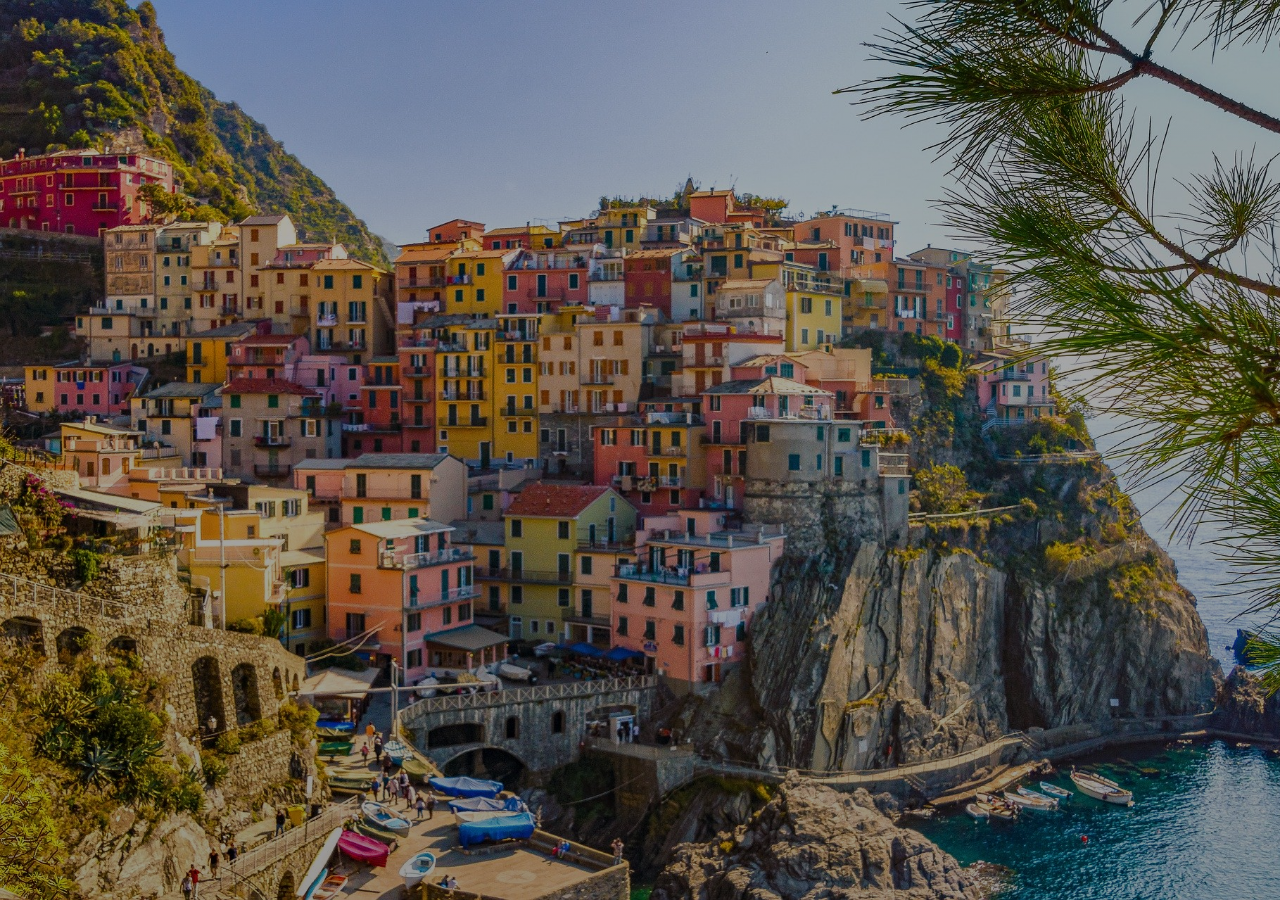
==== index.html @ 62f4ff70 "Auto-generated commit" ====
<!doctype html>
<html lang="en">
<head>
  <meta charset="utf-8">
  <title>Vocabbolario</title>
  <base href="https://Mapa0.github.io/">  <meta name="viewport" content="width=device-width, initial-scale=1">
  <link rel="icon" type="image/x-icon" href="favicon.ico">
<link rel="stylesheet" href="styles.75b569c51e9241c8e509.css"></head>
<body>
  <div class="fundo">
    <app-root></app-root>
  </div>

<script src="runtime-es2015.1eba213af0b233498d9d.js" type="module"></script><script src="runtime-es5.1eba213af0b233498d9d.js" nomodule defer></script><script src="polyfills-es5.9e286f6d9247438cbb02.js" nomodule defer></script><script src="polyfills-es2015.690002c25ea8557bb4b0.js" type="module"></script><script src="main-es2015.0279a9d8467a2ba6b669.js" type="module"></script><script src="main-es5.0279a9d8467a2ba6b669.js" nomodule defer></script></body>
</html>
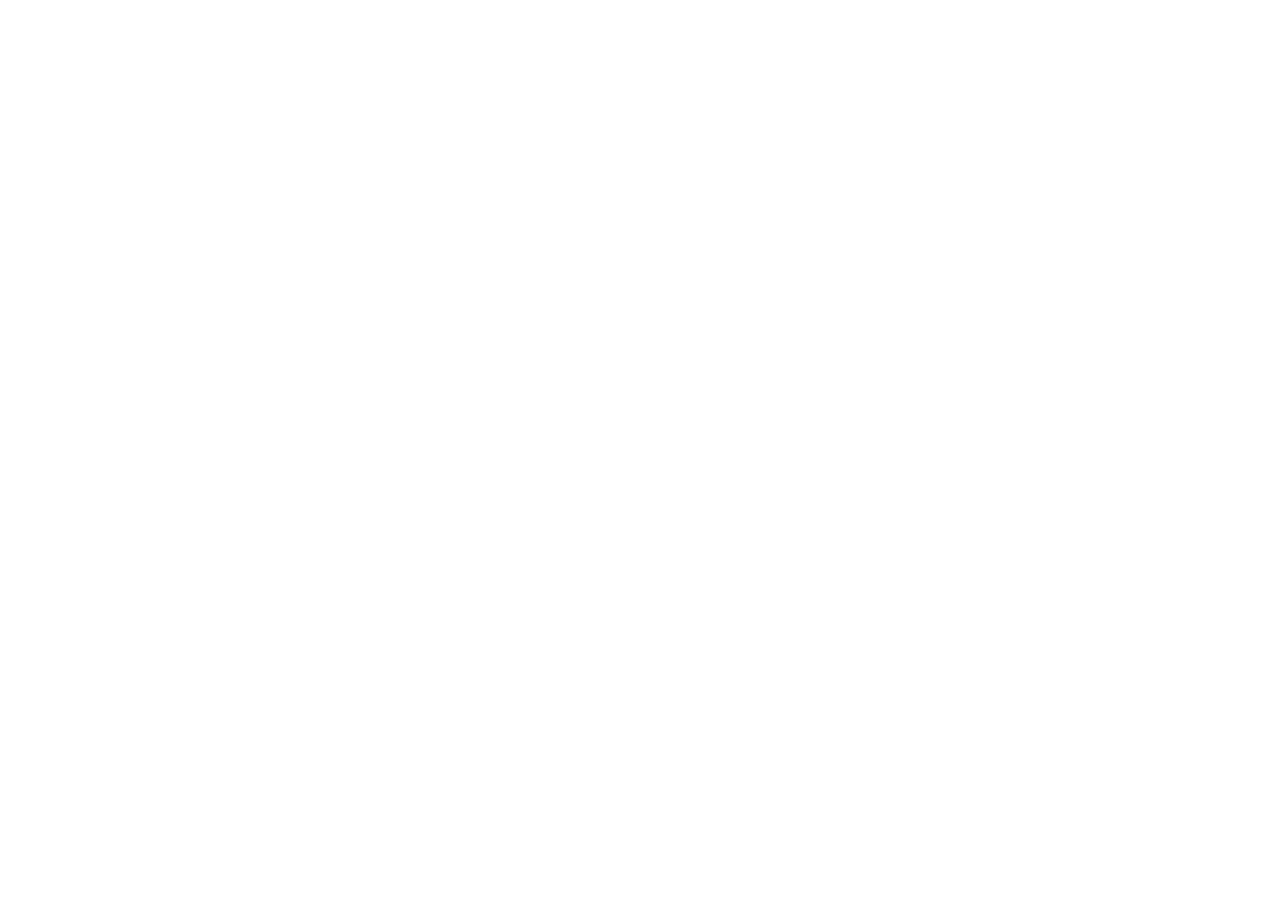
==== commit 9b5b33da: "Redirect homepage to TTR Fish Finder" ====
--- a/index.html
+++ b/index.html
@@ -2,14 +2,44 @@
 <html lang="en">
 <head>
   <meta charset="utf-8">
-  <title>Vocabbolario</title>
-  <base href="https://Mapa0.github.io/">  <meta name="viewport" content="width=device-width, initial-scale=1">
-  <link rel="icon" type="image/x-icon" href="favicon.ico">
-<link rel="stylesheet" href="styles.75b569c51e9241c8e509.css"></head>
+  <meta name="viewport" content="width=device-width, initial-scale=1">
+  <title>Redirecting to TTR Fish Finder</title>
+  <meta http-equiv="refresh" content="0; url=https://mapa0.github.io/ttr-fish-finder/">
+  <link rel="canonical" href="https://mapa0.github.io/ttr-fish-finder/">
+  <style>
+    :root {
+      color-scheme: light;
+      font-family: Inter, ui-sans-serif, system-ui, -apple-system, BlinkMacSystemFont, "Segoe UI", sans-serif;
+      color: #19324a;
+      background: linear-gradient(135deg, #c9efff, #eef9ed 52%, #fff4cf);
+    }
+
+    body {
+      min-height: 100vh;
+      margin: 0;
+      display: grid;
+      place-items: center;
+      text-align: center;
+    }
+
+    main {
+      width: min(520px, calc(100% - 32px));
+      padding: 24px;
+    }
+
+    a {
+      color: #126893;
+      font-weight: 800;
+    }
+  </style>
+  <script>
+    window.location.replace("https://mapa0.github.io/ttr-fish-finder/");
+  </script>
+</head>
 <body>
-  <div class="fundo">
-    <app-root></app-root>
-  </div>
-
-<script src="runtime-es2015.1eba213af0b233498d9d.js" type="module"></script><script src="runtime-es5.1eba213af0b233498d9d.js" nomodule defer></script><script src="polyfills-es5.9e286f6d9247438cbb02.js" nomodule defer></script><script src="polyfills-es2015.690002c25ea8557bb4b0.js" type="module"></script><script src="main-es2015.0279a9d8467a2ba6b669.js" type="module"></script><script src="main-es5.0279a9d8467a2ba6b669.js" nomodule defer></script></body>
+  <main>
+    <h1>Redirecting to TTR Fish Finder</h1>
+    <p>If nothing happens, open <a href="https://mapa0.github.io/ttr-fish-finder/">TTR Fish Finder</a>.</p>
+  </main>
+</body>
 </html>
